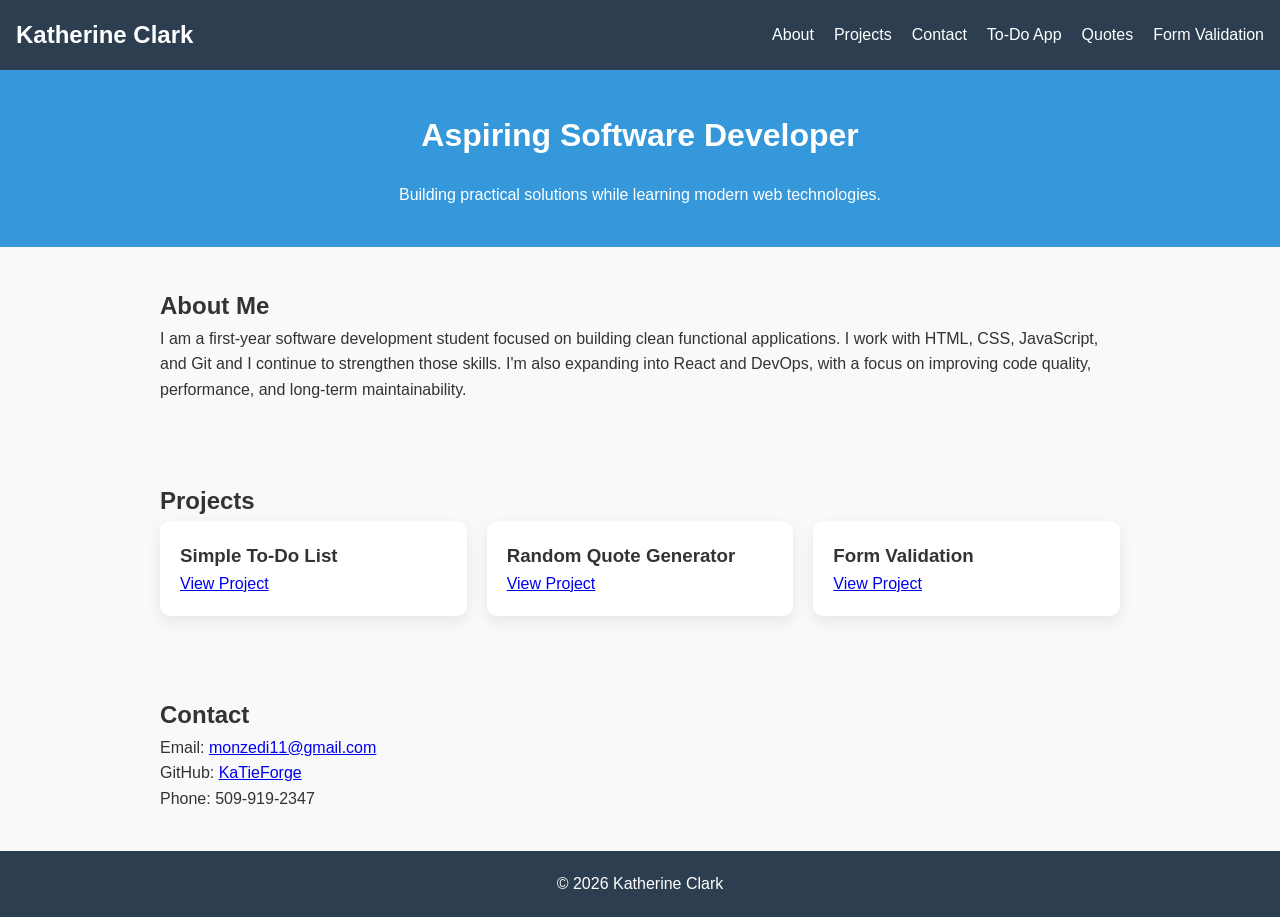
==== index.html @ 44c09c15 "Initial commit of website profile" ====
<!doctype html>
<html lang="en">
  <head>
    <meta charset="UTF-8" />
    <meta name="viewport" content="width=device-width, initial-scale=1.0" />
    <meta
      name="description"
      content="Katherine Clark - Software Development Student Portfolio"
    />
    <title>Katherine Clark | Portfolio</title>
    <link rel="stylesheet" href="styles.css" />
  </head>
  <body>
    <header>
      <nav class="navbar">
        <h1 class="logo">Katherine Clark</h1>
        <div class="hamburger" onclick="toggleMenu()">☰</div>
        <ul class="nav-links" id="navLinks">
          <li><a href="#about">About</a></li>
          <li><a href="#projects">Projects</a></li>
          <li><a href="#contact">Contact</a></li>
          <li>
            <a
              href="https://katieforge.github.io/task-slayer/"
              target="_blank"
              rel="noopener noreferrer"
              >To-Do App</a
            >
          </li>
          <li>
            <a
              href="https://katieforge.github.io/random-quote-generator/"
              target="_blank"
              rel="noopener noreferrer"
              >Quotes</a
            >
          </li>
          <li>
            <a
              href="https://katieforge.github.io/basic-form-validation/"
              target="_blank"
              rel="noopener noreferrer"
              >Form Validation</a
            >
          </li>
        </ul>
      </nav>
    </header>

    <section class="hero">
      <h2>Aspiring Software Developer</h2>
      <p>
        Building practical solutions while learning modern web technologies.
      </p>
    </section>

    <section id="about" class="section">
      <h2>About Me</h2>
      <p>
        I am a first-year software development student focused on building
        clean functional applications. I work with HTML, CSS, JavaScript, and
        Git and I continue to strengthen those skills. I'm also expanding into React and
        DevOps, with a focus on improving code quality, performance, and long-term maintainability.
      </p>
    </section>

    <section id="projects" class="section">
      <h2>Projects</h2>
      <div class="project-grid">
        <div class="card">
          <h3>Simple To-Do List</h3>
          <a href="project1.html">View Project</a>
        </div>
        <div class="card">
          <h3>Random Quote Generator</h3>
          <a href="project2.html">View Project</a>
        </div>
        <div class="card">
          <h3>Form Validation</h3>
          <a href="project3.html">View Project</a>
        </div>
      </div>
    </section>

    <section id="contact" class="section">
      <h2>Contact</h2>
      <p>Email: <a href="mailto:monzedi11@gmail.com">monzedi11@gmail.com</a></p>
      <p>
        GitHub:
        <a
          href="https://github.com/KaTieForge"
          target="_blank"
          rel="noopener noreferrer"
          >KaTieForge</a
        >
      </p>
      <p>Phone: 509-919-2347</p>
    </section>

    <footer>
      <p>© 2026 Katherine Clark</p>
    </footer>

    <script src="scripts.js"></script>
  </body>
</html>
---- styles.css ----
* {
  margin: 0;
  padding: 0;
  box-sizing: border-box;
}

/* ===== Body ===== */
body {
  font-family: Arial, sans-serif;
  background: #f9f9f9;
  color: #333;
  line-height: 1.6;
}

/* ===== Navbar ===== */
.navbar {
  display: flex;
  justify-content: space-between;
  align-items: center;
  background: #2c3e50;
  color: white;
  padding: 1rem;
  position: relative;
}

.logo {
  font-size: 1.5rem;
}

.nav-links {
  display: flex;
  list-style: none;
}

.nav-links li {
  margin-left: 20px;
}

.nav-links a {
  color: white;
  text-decoration: none;
  transition: 0.3s;
}

.nav-links a:hover {
  opacity: 0.7;
}

/* ===== Hamburger ===== */
.hamburger {
  display: none;
  font-size: 26px;
  cursor: pointer;
}

/* ===== Hero Section ===== */
.hero {
  text-align: center;
  padding: 40px 20px;
  background: #3498db;
  color: white;
}

.hero h2 {
  font-size: 2rem;
  margin-bottom: 20px;
}

/* ===== Sections ===== */
.section {
  max-width: 1000px;
  margin: auto;
  padding: 40px 20px;
}

/* ===== Project Grid ===== */
.project-grid {
  display: grid;
  grid-template-columns: repeat(auto-fit, minmax(250px, 1fr));
  gap: 20px;
}

/* ===== Cards ===== */
.card {
  background: white;
  padding: 20px;
  border-radius: 10px;
  box-shadow: 0 6px 15px rgba(0, 0, 0, 0.08);
  transition: transform 0.2s;
}

.card:hover {
  transform: translateY(-5px);
}

/* ===== Project Images ===== */
.project-img {
  width: 100%;
  max-width: 700px;
  height: 250px;
  object-fit: cover;
  display: block;
  margin: 0 auto;
  box-shadow: 0 8px 20px rgba(0, 0, 0, 0.15);
  border-radius: 8px;
}

/* ===== Card Buttons ===== */
.card-links {
  margin-top: 12px;
}

.card-links a {
  display: inline-block;
  margin-top: 10px;
  padding: 8px 14px;
  border-radius: 6px;
  text-decoration: none;
  font-size: 14px;
  transition: 0.2s;
  color: white;
  background: #3498db;
  transition:
    backfround 0.2s,
    transform 0.2s;
}

.card-links a:hover {
  background: #2980b9;
  transform: translateY(-2px);
}

/* Optional: make second button look different */
.card-links a:last-child {
  background: #7f8c8d;
}

.back-link {
  display: inline-block;
  margin-top: 15px;
  color: #3498db;
  text-decoration: none;
  font-weight: 500;
}

.back-link:hover {
  text-decoration: underline;
}

.card-links a:last-child:hover {
  background: #5f6a6a;
}

/* ===== Footer ===== */
footer {
  text-align: center;
  padding: 20px;
  background: #2c3e50;
  color: white;
}

/* ===== Responsive (Mobile) ===== */
@media (max-width: 768px) {
  .hamburger {
    display: block;
  }

  .nav-links {
    display: none;
    flex-direction: column;
    background: #2c3e50;
    position: absolute;
    top: 60px;
    right: 0;
    width: 200px;
    padding: 10px 0;
    opacity: 0;
    transform: translateY(-10px);
    transition: all 0.25s ease;
    pointer-events: none;
  }

  .nav-links li {
    margin: 10px 0;
    text-align: center;
  }

  .nav-links.active {
    display: flex;
    opacity: 1;
    transform: translateY(0);
    pointer-events: auto;
  }
}
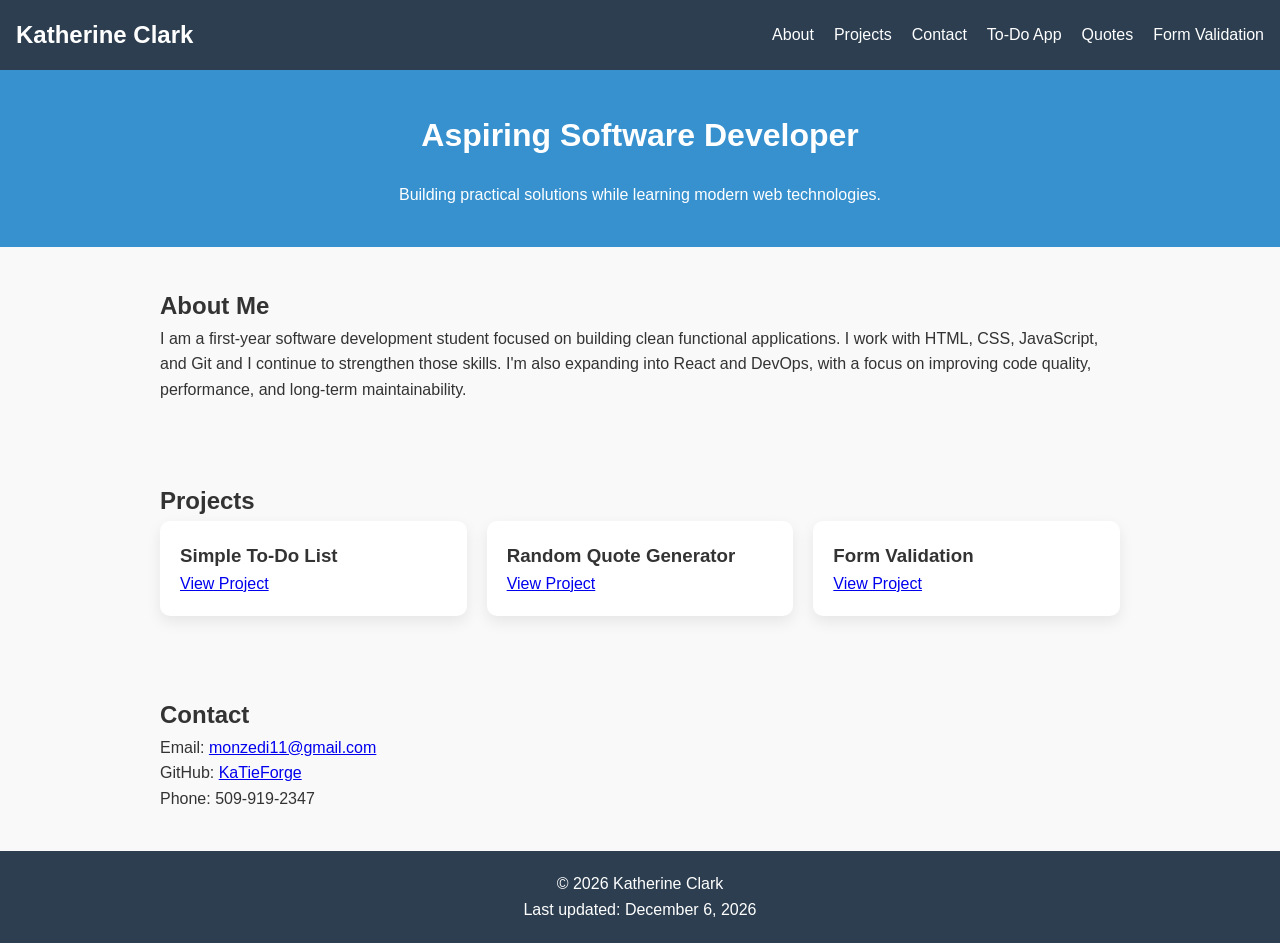
==== commit 31f8d4b1: "Updated homepage footer to have date" ====
--- a/index.html
+++ b/index.html
@@ -57,10 +57,11 @@
     <section id="about" class="section">
       <h2>About Me</h2>
       <p>
-        I am a first-year software development student focused on building
-        clean functional applications. I work with HTML, CSS, JavaScript, and
-        Git and I continue to strengthen those skills. I'm also expanding into React and
-        DevOps, with a focus on improving code quality, performance, and long-term maintainability.
+        I am a first-year software development student focused on building clean
+        functional applications. I work with HTML, CSS, JavaScript, and Git and
+        I continue to strengthen those skills. I'm also expanding into React and
+        DevOps, with a focus on improving code quality, performance, and
+        long-term maintainability.
       </p>
     </section>
 
@@ -99,6 +100,7 @@
 
     <footer>
       <p>© 2026 Katherine Clark</p>
+      <p id="footerDate"></p>
     </footer>
 
     <script src="scripts.js"></script>
--- a/styles.css
+++ b/styles.css
@@ -57,7 +57,7 @@
 .hero {
   text-align: center;
   padding: 40px 20px;
-  background: #3498db;
+  background: #3691ce;
   color: white;
 }
 
@@ -126,7 +126,7 @@
 }
 
 .card-links a:hover {
-  background: #2980b9;
+  background: #3498db;
   transform: translateY(-2px);
 }
 
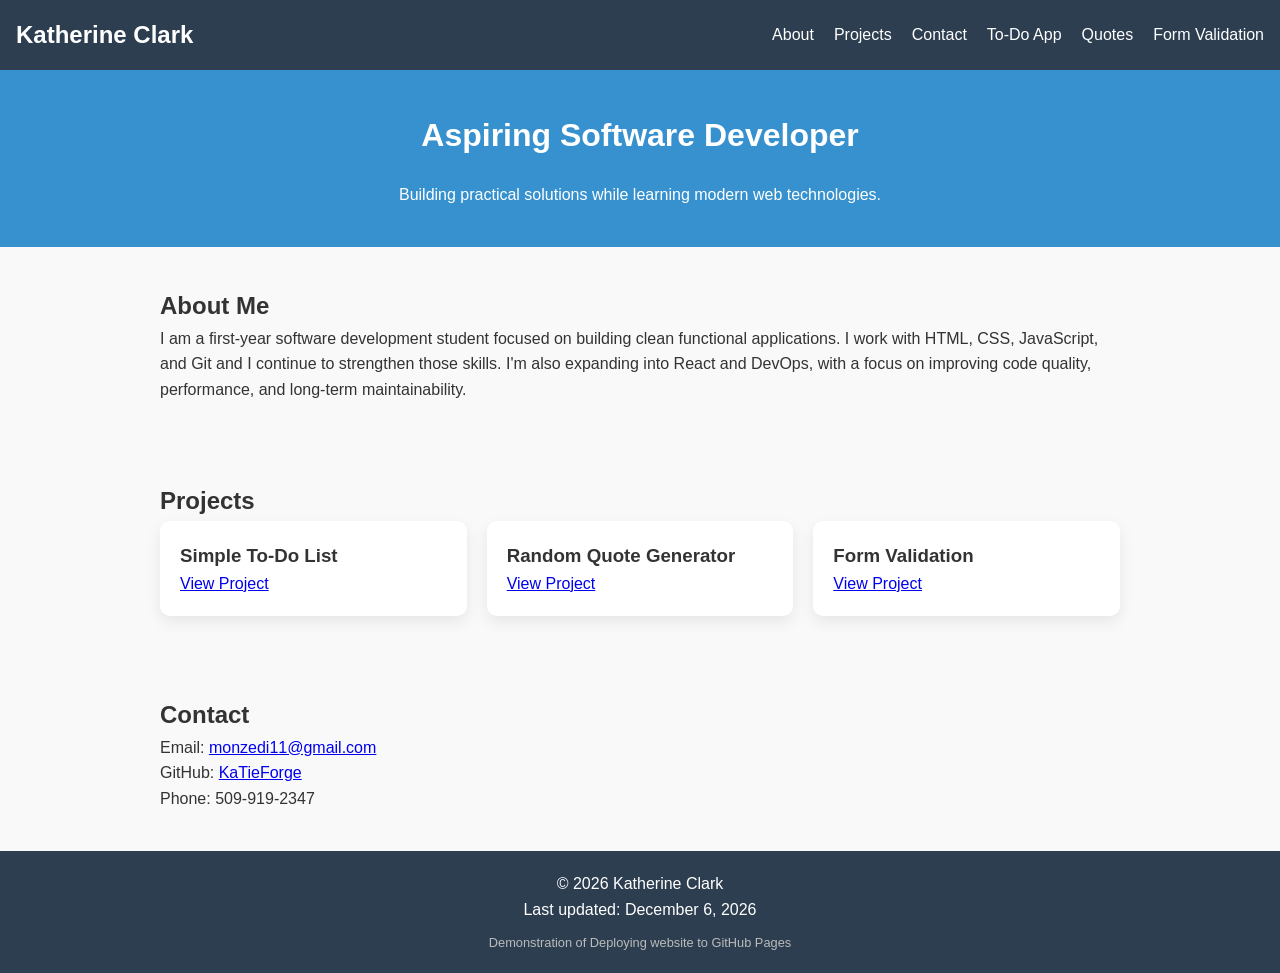
==== commit 72f01d70: "Demonstration of deploying website to GitHub Pages - updated HTML/CSS and verified live site" ====
--- a/index.html
+++ b/index.html
@@ -101,6 +101,9 @@
     <footer>
       <p>© 2026 Katherine Clark</p>
       <p id="footerDate"></p>
+      <p class="deploy-note">
+        Demonstration of Deploying website to GitHub Pages
+      </p>
     </footer>
 
     <script src="scripts.js"></script>
--- a/styles.css
+++ b/styles.css
@@ -157,6 +157,12 @@
   padding: 20px;
   background: #2c3e50;
   color: white;
+}
+
+.deploy-note {
+  font-size: 0.8rem;
+  color: #bbb;
+  margin-top: 10px;
 }
 
 /* ===== Responsive (Mobile) ===== */
